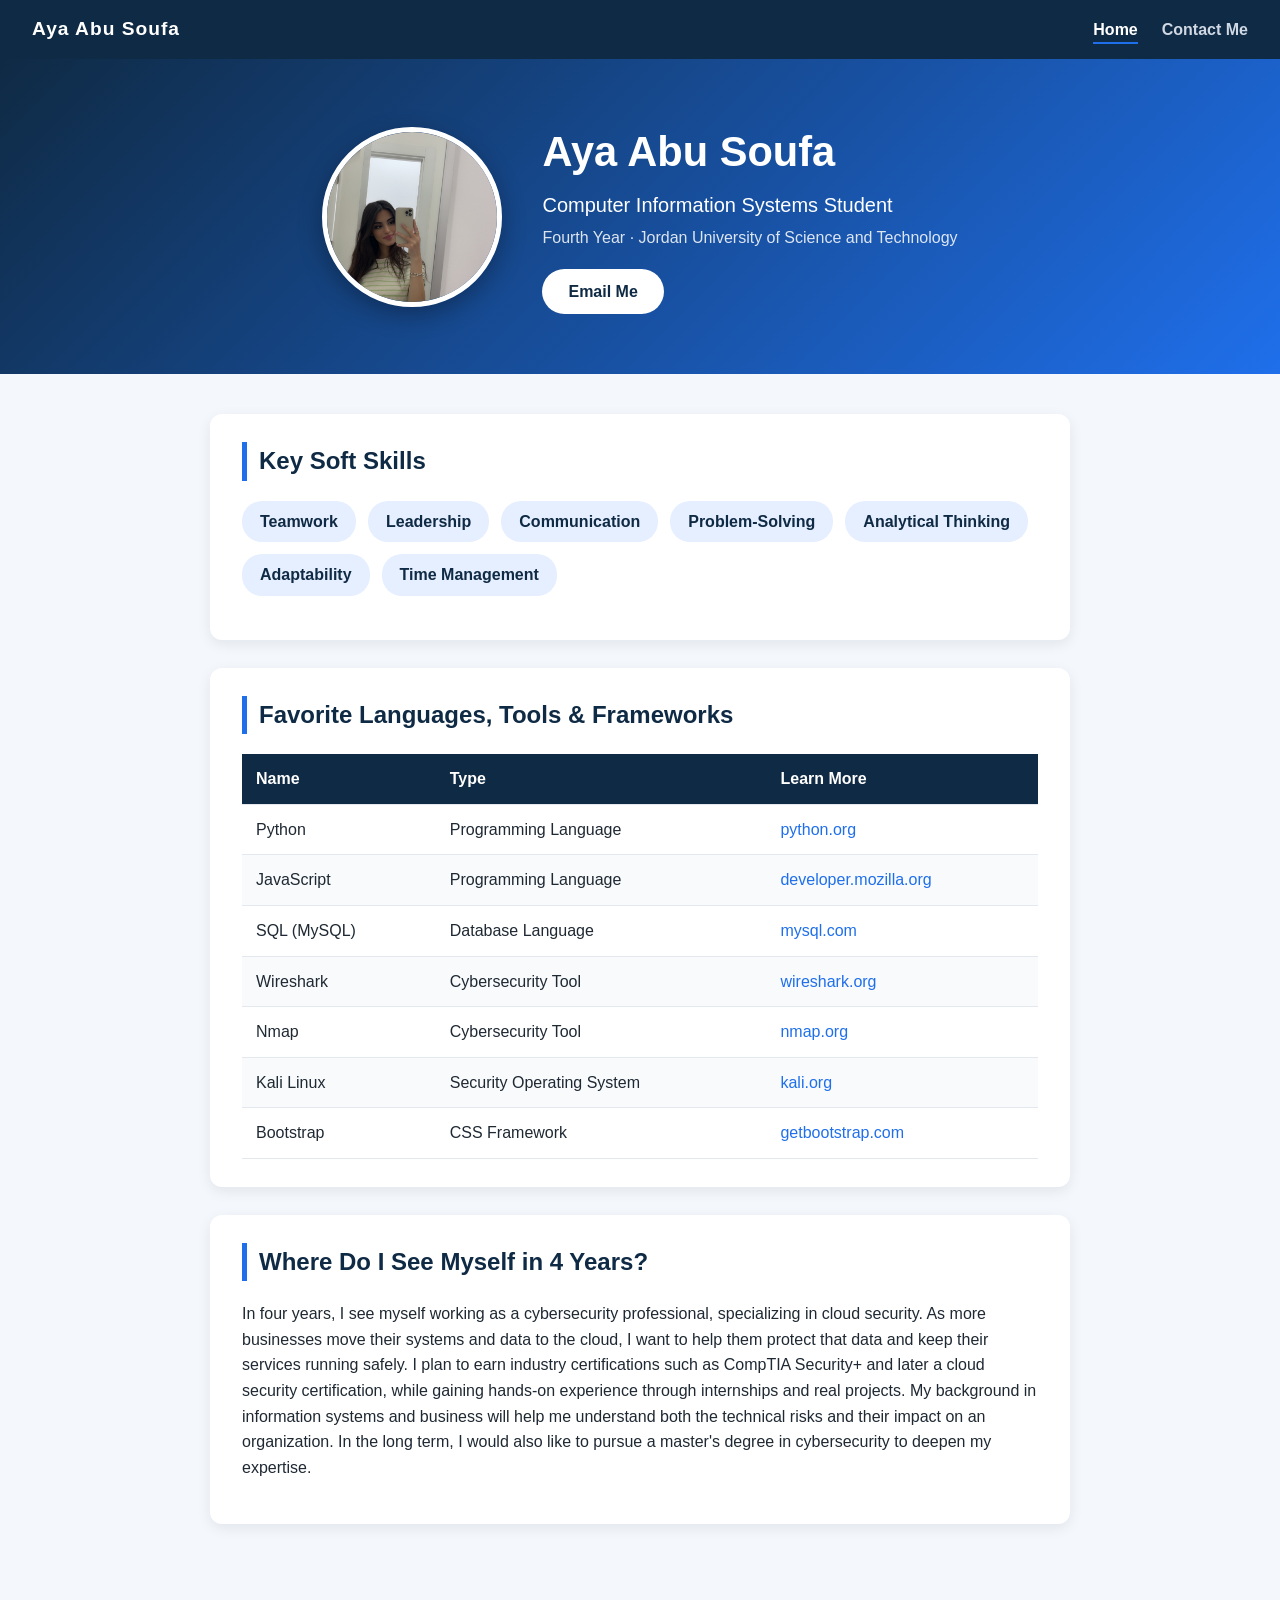
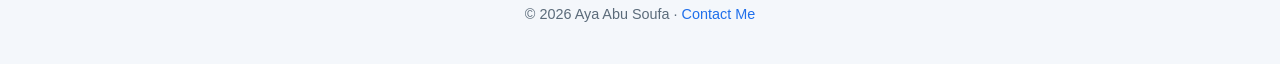
==== index.html @ 4abb61a6 "Add files via upload" ====
<!DOCTYPE html>
<html lang="en">
<head>
  <meta charset="UTF-8">
  <meta name="viewport" content="width=device-width, initial-scale=1.0">
  <!-- REPLACE 20XXXXXXXX with your Student ID -->
  <title>20XXXXXXXX - Aya Abu Soufa</title>
  <link rel="stylesheet" href="style.css">
</head>
<body>

  <!-- Navigation menu -->
  <nav class="navbar">
    <span class="logo">Aya Abu Soufa</span>
    <ul>
      <li><a href="index.html" class="active">Home</a></li>
      <li><a href="contact.html">Contact Me</a></li>
    </ul>
  </nav>

  <!-- Intro section -->
  <header class="hero">
    <img src="photo.jpg" alt="Professional photo of Aya Abu Soufa" class="profile-photo">
    <div class="hero-text">
      <h1>Aya Abu Soufa</h1>
      <p class="subtitle">Computer Information Systems Student</p>
      <p class="level">Fourth Year &middot; Jordan University of Science and Technology</p>
      <a class="btn" href="mailto:amabusoufa20@cit.just.edu.jo">Email Me</a>
    </div>
  </header>

  <main>

    <!-- Soft skills -->
    <section class="card">
      <h2>Key Soft Skills</h2>
      <ul class="skills">
        <li>Teamwork</li>
        <li>Leadership</li>
        <li>Communication</li>
        <li>Problem-Solving</li>
        <li>Analytical Thinking</li>
        <li>Adaptability</li>
        <li>Time Management</li>
      </ul>
    </section>

    <!-- Favourite languages and tools -->
    <section class="card">
      <h2>Favorite Languages, Tools &amp; Frameworks</h2>
      <table>
        <thead>
          <tr>
            <th>Name</th>
            <th>Type</th>
            <th>Learn More</th>
          </tr>
        </thead>
        <tbody>
          <tr>
            <td>Python</td>
            <td>Programming Language</td>
            <td><a href="https://www.python.org" target="_blank">python.org</a></td>
          </tr>
          <tr>
            <td>JavaScript</td>
            <td>Programming Language</td>
            <td><a href="https://developer.mozilla.org/en-US/docs/Web/JavaScript" target="_blank">developer.mozilla.org</a></td>
          </tr>
          <tr>
            <td>SQL (MySQL)</td>
            <td>Database Language</td>
            <td><a href="https://www.mysql.com" target="_blank">mysql.com</a></td>
          </tr>
          <tr>
            <td>Wireshark</td>
            <td>Cybersecurity Tool</td>
            <td><a href="https://www.wireshark.org" target="_blank">wireshark.org</a></td>
          </tr>
          <tr>
            <td>Nmap</td>
            <td>Cybersecurity Tool</td>
            <td><a href="https://nmap.org" target="_blank">nmap.org</a></td>
          </tr>
          <tr>
            <td>Kali Linux</td>
            <td>Security Operating System</td>
            <td><a href="https://www.kali.org" target="_blank">kali.org</a></td>
          </tr>
          <tr>
            <td>Bootstrap</td>
            <td>CSS Framework</td>
            <td><a href="https://getbootstrap.com" target="_blank">getbootstrap.com</a></td>
          </tr>
        </tbody>
      </table>
    </section>

    <!-- Future goals: REWRITE this paragraph in your own words -->
    <section class="card">
      <h2>Where Do I See Myself in 4 Years?</h2>
      <p>
        In four years, I see myself working as a cybersecurity professional, specializing in cloud security.
        As more businesses move their systems and data to the cloud, I want to help them protect that data
        and keep their services running safely. I plan to earn industry certifications such as CompTIA Security+
        and later a cloud security certification, while gaining hands-on experience through internships and
        real projects. My background in information systems and business will help me understand both the
        technical risks and their impact on an organization. In the long term, I would also like to pursue a
        master's degree in cybersecurity to deepen my expertise.
      </p>
    </section>

  </main>

  <footer>
    <p>&copy; 2026 Aya Abu Soufa &middot; <a href="contact.html">Contact Me</a></p>
  </footer>

</body>
</html>
---- style.css ----
/* ===== Colours stored in CSS variables (custom properties) ===== */
:root {
  --navy: #0f2a44;
  --blue: #1f6feb;
  --light: #f4f7fb;
  --text: #1f2933;
  --muted: #5b6b7a;
  --white: #ffffff;
  --radius: 12px;
}

/* ===== Base ===== */
* {
  box-sizing: border-box;
}

body {
  margin: 0;
  font-family: "Segoe UI", Arial, sans-serif;
  background-color: var(--light);
  color: var(--text);
  line-height: 1.6;
}

a {
  color: var(--blue);
  text-decoration: none;
}

a:hover {
  text-decoration: underline;
}

/* ===== Navigation menu (Flexbox) ===== */
.navbar {
  display: flex;
  justify-content: space-between;
  align-items: center;
  background-color: var(--navy);
  padding: 14px 32px;
  position: sticky;   /* menu stays at the top while scrolling */
  top: 0;
  z-index: 10;
}

.logo {
  color: var(--white);
  font-weight: bold;
  font-size: 1.2rem;
  letter-spacing: 1px;
}

.navbar ul {
  list-style: none;
  display: flex;
  gap: 24px;
  margin: 0;
  padding: 0;
}

.navbar a {
  color: #cfd8e3;
  font-weight: 600;
  padding-bottom: 4px;
  border-bottom: 2px solid transparent;
  transition: color 0.3s, border-color 0.3s;
}

.navbar a:hover,
.navbar a.active {
  color: var(--white);
  border-bottom-color: var(--blue);
  text-decoration: none;
}

/* ===== Header / intro ===== */
.hero {
  display: flex;
  align-items: center;
  justify-content: center;
  gap: 40px;
  padding: 60px 24px;
  background: linear-gradient(135deg, var(--navy), var(--blue));
  color: var(--white);
}

.profile-photo {
  width: 180px;
  height: 180px;
  object-fit: cover;    /* keeps the photo from stretching */
  border-radius: 50%;
  border: 5px solid var(--white);
  box-shadow: 0 8px 24px rgba(0, 0, 0, 0.3);
}

.hero h1 {
  margin: 0;
  font-size: 2.6rem;
}

.subtitle {
  margin: 4px 0;
  font-size: 1.25rem;
}

.level {
  margin: 0 0 18px;
  opacity: 0.85;
}

/* ===== Buttons ===== */
.btn {
  display: inline-block;
  background-color: var(--white);
  color: var(--navy);
  font-weight: bold;
  padding: 10px 26px;
  border: none;
  border-radius: 30px;
  cursor: pointer;
  font-size: 1rem;
  transition: transform 0.2s, box-shadow 0.2s;
}

.btn:hover {
  transform: translateY(-2px);
  box-shadow: 0 6px 16px rgba(0, 0, 0, 0.25);
  text-decoration: none;
}

/* ===== Content cards ===== */
main {
  max-width: 900px;
  margin: 40px auto;
  padding: 0 20px;
}

.card {
  background-color: var(--white);
  border-radius: var(--radius);
  padding: 28px 32px;
  margin-bottom: 28px;
  box-shadow: 0 4px 14px rgba(15, 42, 68, 0.08);
}

.card h2 {
  margin-top: 0;
  color: var(--navy);
  border-left: 5px solid var(--blue);
  padding-left: 12px;
}

/* ===== Soft skills shown as "chips" ===== */
.skills {
  list-style: none;
  padding: 0;
  display: flex;
  flex-wrap: wrap;
  gap: 12px;
}

.skills li {
  background-color: #e6efff;
  color: var(--navy);
  padding: 8px 18px;
  border-radius: 20px;
  font-weight: 600;
}

/* ===== Table ===== */
table {
  width: 100%;
  border-collapse: collapse;
}

th,
td {
  text-align: left;
  padding: 12px 14px;
  border-bottom: 1px solid #e3e8ef;
}

th {
  background-color: var(--navy);
  color: var(--white);
}

tbody tr:nth-child(even) {
  background-color: #f8fafc;   /* zebra stripes */
}

tbody tr:hover {
  background-color: #e6efff;
}

/* ===== Contact form ===== */
.form-card h1 {
  margin-top: 0;
  color: var(--navy);
}

.form-intro {
  color: var(--muted);
}

form {
  display: flex;
  flex-direction: column;
}

label {
  font-weight: 600;
  margin-top: 14px;
  margin-bottom: 6px;
}

input,
select,
textarea {
  padding: 11px 12px;
  font-size: 1rem;
  font-family: inherit;
  border: 1px solid #c9d3df;
  border-radius: 8px;
  background-color: var(--white);
  transition: border-color 0.2s, box-shadow 0.2s;
}

input:focus,
select:focus,
textarea:focus {
  outline: none;
  border-color: var(--blue);
  box-shadow: 0 0 0 3px rgba(31, 111, 235, 0.2);
}

form .btn {
  margin-top: 20px;
  align-self: flex-start;
  background-color: var(--blue);
  color: var(--white);
}

.error {
  color: #c62828;
  font-weight: 600;
  min-height: 1.2em;
  margin: 12px 0 0;
}

/* ===== Footer ===== */
footer {
  text-align: center;
  padding: 24px;
  color: var(--muted);
  font-size: 0.9rem;
}

/* ===== Responsive design for phones (media query) ===== */
@media (max-width: 650px) {
  .hero {
    flex-direction: column;
    text-align: center;
    gap: 20px;
  }

  .navbar {
    padding: 12px 16px;
  }

  .card {
    padding: 22px 18px;
  }

  th,
  td {
    padding: 10px 8px;
    font-size: 0.9rem;
  }
}
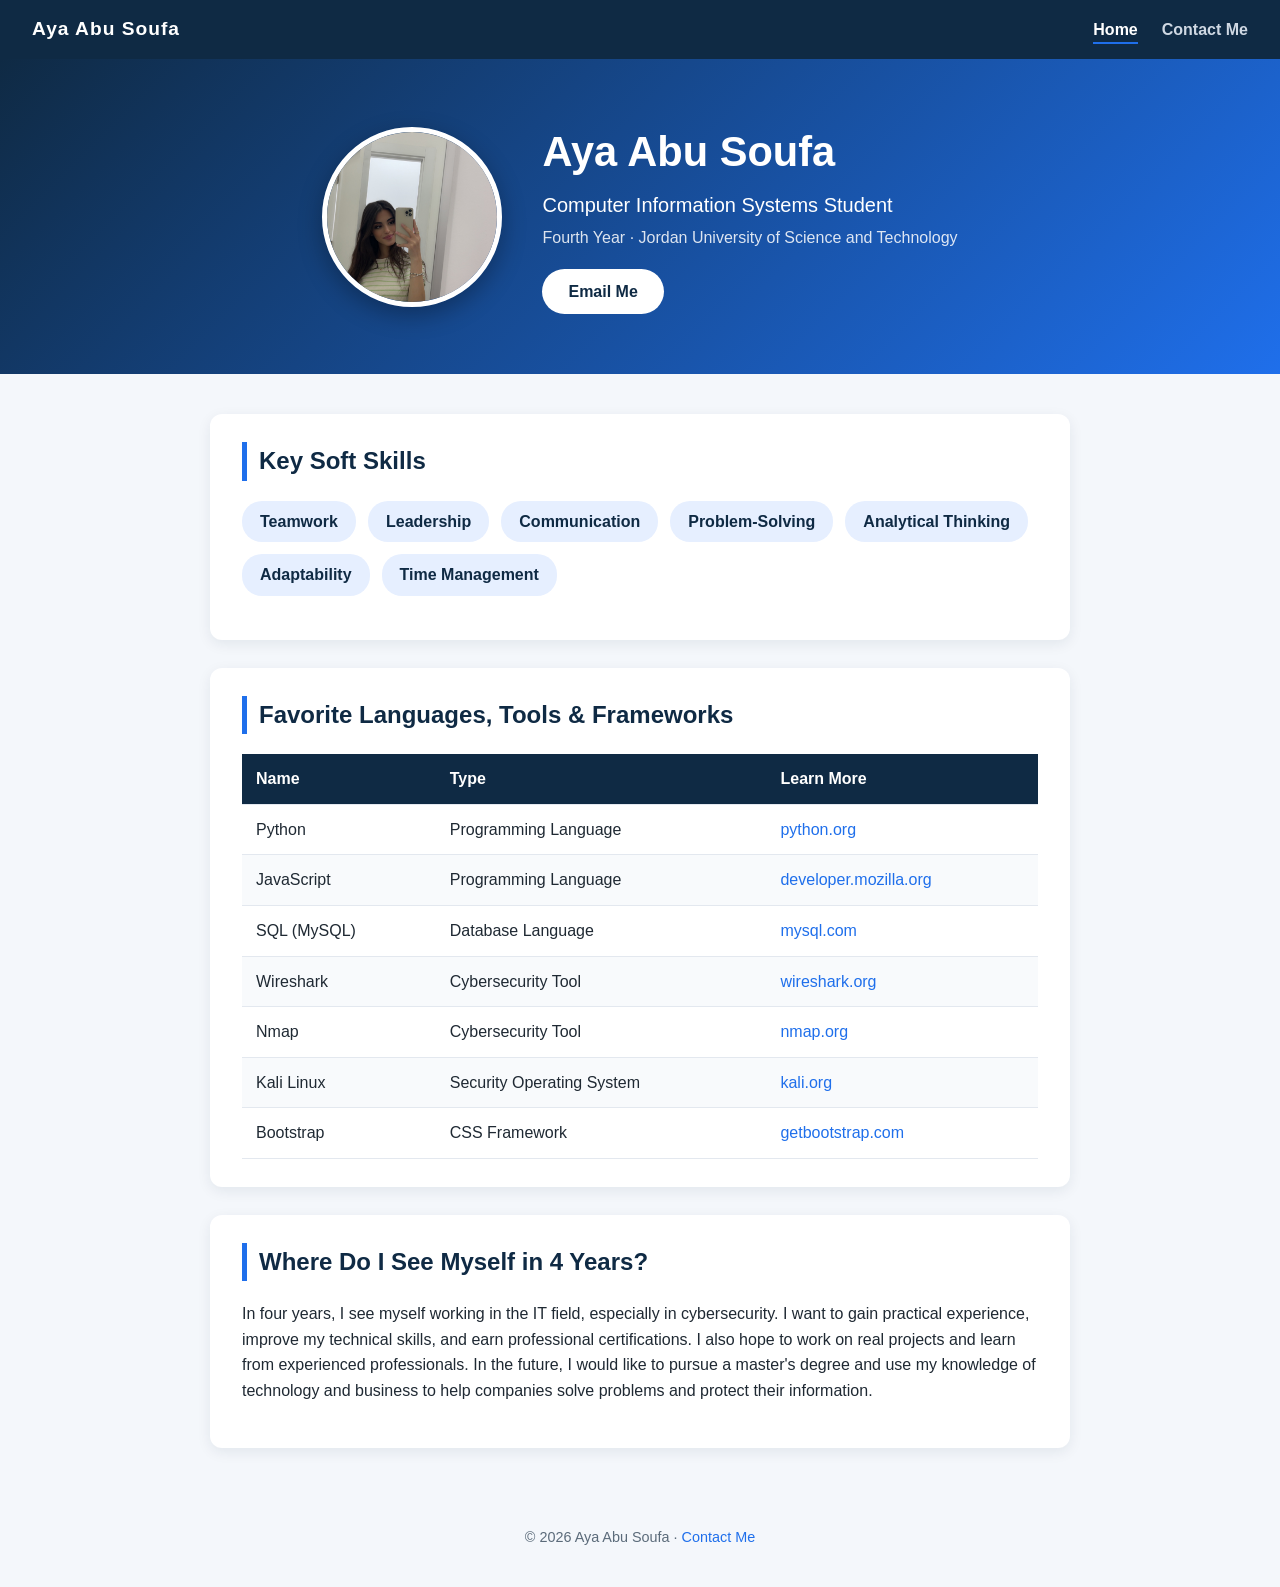
==== commit 0f8a5e60: "Update title and rewrite future goals section Updated title with student ID and revised future goals" ====
--- a/index.html
+++ b/index.html
@@ -4,7 +4,7 @@
   <meta charset="UTF-8">
   <meta name="viewport" content="width=device-width, initial-scale=1.0">
   <!-- REPLACE 20XXXXXXXX with your Student ID -->
-  <title>20XXXXXXXX - Aya Abu Soufa</title>
+  <title>149875 - Aya Abu Soufa</title>
   <link rel="stylesheet" href="style.css">
 </head>
 <body>
@@ -100,13 +100,11 @@
     <section class="card">
       <h2>Where Do I See Myself in 4 Years?</h2>
       <p>
-        In four years, I see myself working as a cybersecurity professional, specializing in cloud security.
-        As more businesses move their systems and data to the cloud, I want to help them protect that data
-        and keep their services running safely. I plan to earn industry certifications such as CompTIA Security+
-        and later a cloud security certification, while gaining hands-on experience through internships and
-        real projects. My background in information systems and business will help me understand both the
-        technical risks and their impact on an organization. In the long term, I would also like to pursue a
-        master's degree in cybersecurity to deepen my expertise.
+        In four years, I see myself working in the IT field, especially in cybersecurity. I want to gain practical experience,
+        improve my technical skills, and earn professional certifications. 
+        I also hope to work on real projects and learn from experienced professionals. In the future, 
+        I would like to pursue a master's degree and use my knowledge of technology and business to help companies solve problems and protect their information.
+
       </p>
     </section>
 
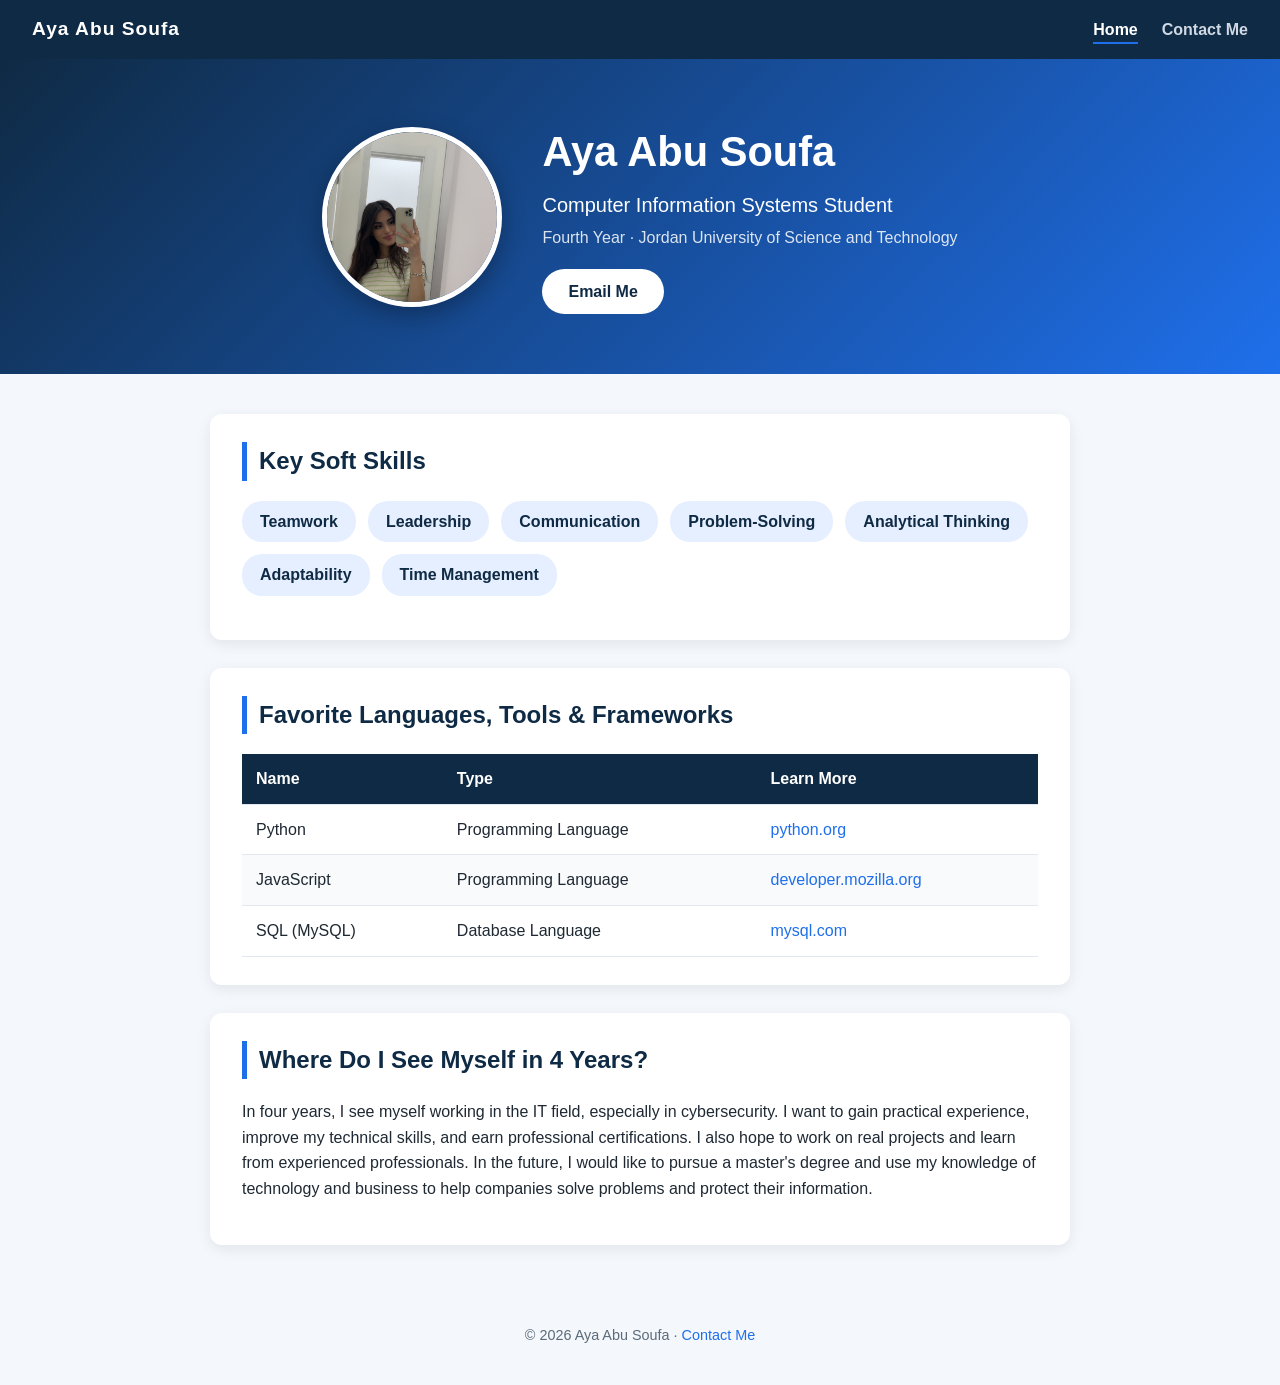
==== commit 3c063c3d: "Update index.html" ====
--- a/index.html
+++ b/index.html
@@ -3,13 +3,11 @@
 <head>
   <meta charset="UTF-8">
   <meta name="viewport" content="width=device-width, initial-scale=1.0">
-  <!-- REPLACE 20XXXXXXXX with your Student ID -->
   <title>149875 - Aya Abu Soufa</title>
   <link rel="stylesheet" href="style.css">
 </head>
 <body>
 
-  <!-- Navigation menu -->
   <nav class="navbar">
     <span class="logo">Aya Abu Soufa</span>
     <ul>
@@ -18,7 +16,6 @@
     </ul>
   </nav>
 
-  <!-- Intro section -->
   <header class="hero">
     <img src="photo.jpg" alt="Professional photo of Aya Abu Soufa" class="profile-photo">
     <div class="hero-text">
@@ -31,7 +28,6 @@
 
   <main>
 
-    <!-- Soft skills -->
     <section class="card">
       <h2>Key Soft Skills</h2>
       <ul class="skills">
@@ -45,7 +41,6 @@
       </ul>
     </section>
 
-    <!-- Favourite languages and tools -->
     <section class="card">
       <h2>Favorite Languages, Tools &amp; Frameworks</h2>
       <table>
@@ -72,31 +67,10 @@
             <td>Database Language</td>
             <td><a href="https://www.mysql.com" target="_blank">mysql.com</a></td>
           </tr>
-          <tr>
-            <td>Wireshark</td>
-            <td>Cybersecurity Tool</td>
-            <td><a href="https://www.wireshark.org" target="_blank">wireshark.org</a></td>
-          </tr>
-          <tr>
-            <td>Nmap</td>
-            <td>Cybersecurity Tool</td>
-            <td><a href="https://nmap.org" target="_blank">nmap.org</a></td>
-          </tr>
-          <tr>
-            <td>Kali Linux</td>
-            <td>Security Operating System</td>
-            <td><a href="https://www.kali.org" target="_blank">kali.org</a></td>
-          </tr>
-          <tr>
-            <td>Bootstrap</td>
-            <td>CSS Framework</td>
-            <td><a href="https://getbootstrap.com" target="_blank">getbootstrap.com</a></td>
-          </tr>
         </tbody>
       </table>
     </section>
 
-    <!-- Future goals: REWRITE this paragraph in your own words -->
     <section class="card">
       <h2>Where Do I See Myself in 4 Years?</h2>
       <p>
